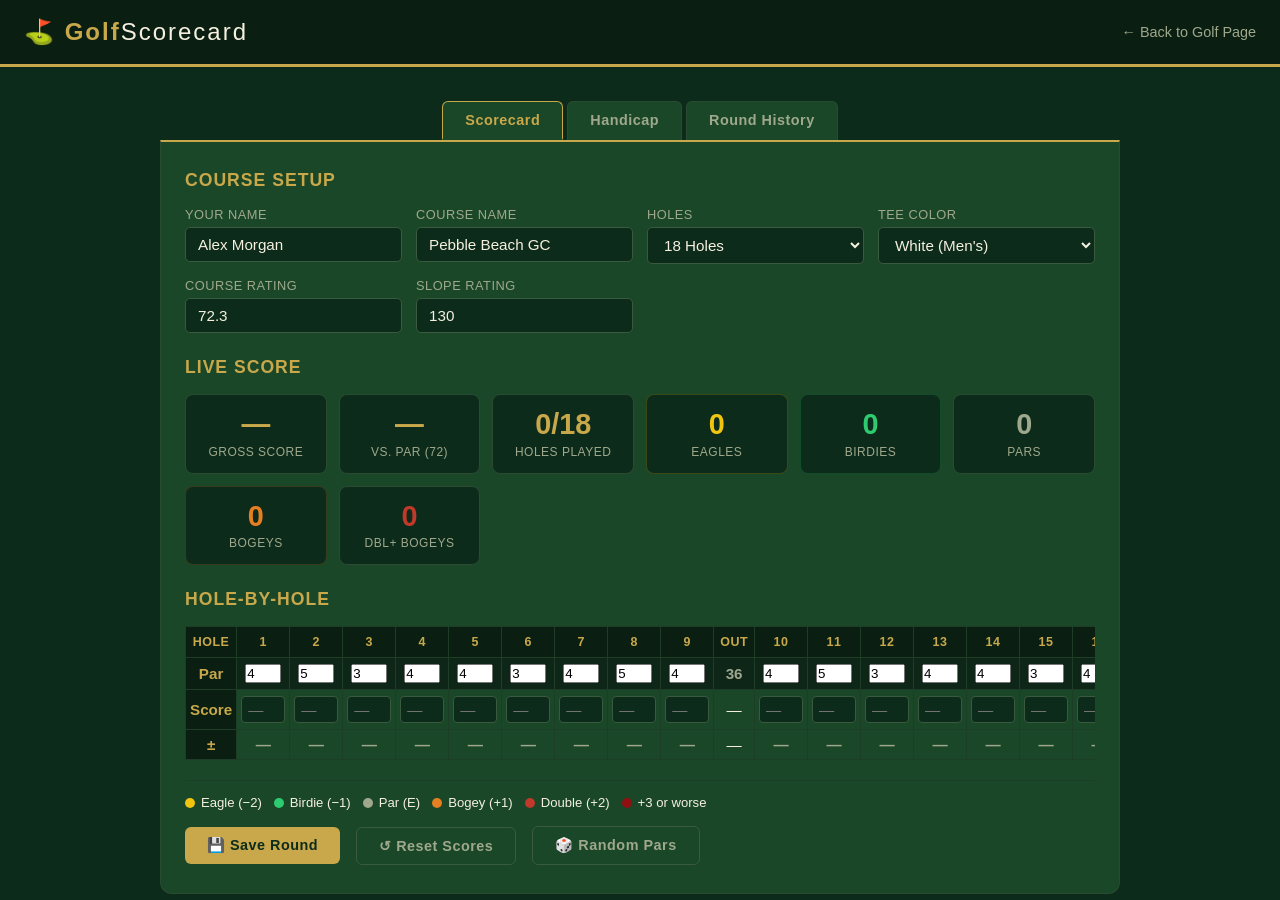
==== app.html @ cd565efe "Add files via upload" ====
<!DOCTYPE html>
<html lang="en">
<head>
  <meta charset="UTF-8"/>
  <meta name="viewport" content="width=device-width, initial-scale=1.0"/>
  <title>Golf Scorecard App</title>
  <style>
    /* ===== RESET & BASE ===== */
    *, *::before, *::after { box-sizing: border-box; margin: 0; padding: 0; }
    :root {
      --green-dark: #0d2b1a;
      --green-mid:  #1a4728;
      --green-light:#2a6b3e;
      --gold:       #c8a84b;
      --gold-light: #e0c870;
      --cream:      #f5f0e0;
      --text-muted: #9fa88c;
      --red:        #c0392b;
      --blue:       #2980b9;
    }
    body {
      font-family: 'Segoe UI', Arial, sans-serif;
      background: var(--green-dark);
      color: var(--cream);
      min-height: 100vh;
    }

    /* ===== HEADER ===== */
    header {
      background: #0a1f12;
      border-bottom: 3px solid var(--gold);
      padding: 18px 24px;
      display: flex;
      align-items: center;
      justify-content: space-between;
      flex-wrap: wrap;
      gap: 10px;
    }
    .logo {
      font-size: 1.5rem;
      font-weight: 700;
      color: var(--gold);
      letter-spacing: 2px;
    }
    .logo span { color: var(--cream); font-weight: 300; }
    .back-link {
      color: var(--text-muted);
      text-decoration: none;
      font-size: 0.9rem;
      transition: color 0.2s;
    }
    .back-link:hover { color: var(--gold); }

    /* ===== TABS ===== */
    .tab-bar {
      display: flex;
      justify-content: center;
      gap: 4px;
      padding: 18px 16px 0;
    }
    .tab {
      background: var(--green-mid);
      border: 1px solid #2a4a32;
      color: var(--text-muted);
      padding: 10px 22px;
      border-radius: 6px 6px 0 0;
      cursor: pointer;
      font-size: 0.9rem;
      font-weight: 600;
      letter-spacing: 0.5px;
      transition: all 0.2s;
      border-bottom: none;
    }
    .tab.active { background: var(--green-mid); color: var(--gold); border-color: var(--gold); border-bottom: 2px solid var(--green-mid); }
    .tab:hover:not(.active) { color: var(--cream); }

    /* ===== MAIN CARD ===== */
    .card {
      background: var(--green-mid);
      border: 1px solid #2a4a32;
      border-top: 2px solid var(--gold);
      border-radius: 0 0 12px 12px;
      max-width: 960px;
      margin: 0 auto 30px;
      padding: 28px 24px;
    }
    .section-title {
      font-size: 1.1rem;
      color: var(--gold);
      font-weight: 700;
      letter-spacing: 1px;
      text-transform: uppercase;
      margin-bottom: 16px;
    }

    /* ===== COURSE SETUP ===== */
    .setup-grid {
      display: grid;
      grid-template-columns: repeat(auto-fit, minmax(180px, 1fr));
      gap: 14px;
      margin-bottom: 24px;
    }
    .input-group label {
      display: block;
      font-size: 0.8rem;
      color: var(--text-muted);
      text-transform: uppercase;
      letter-spacing: 0.5px;
      margin-bottom: 5px;
    }
    .input-group input, .input-group select {
      width: 100%;
      background: #0d2b1a;
      border: 1px solid #3a5a3e;
      color: var(--cream);
      padding: 8px 12px;
      border-radius: 5px;
      font-size: 0.95rem;
    }
    .input-group input:focus, .input-group select:focus {
      outline: none;
      border-color: var(--gold);
    }

    /* ===== SCORECARD TABLE ===== */
    .scorecard-wrap { overflow-x: auto; margin-bottom: 20px; }
    table { width: 100%; border-collapse: collapse; min-width: 600px; }
    th {
      background: #0a1f12;
      color: var(--gold);
      font-size: 0.78rem;
      text-transform: uppercase;
      letter-spacing: 0.5px;
      padding: 8px 6px;
      text-align: center;
      border: 1px solid #1e3d27;
    }
    td {
      padding: 6px 4px;
      text-align: center;
      border: 1px solid #1e3d27;
      font-size: 0.95rem;
    }
    td.hole-num { color: var(--gold); font-weight: 600; background: #0a1f12; }
    td.par-cell { color: var(--text-muted); background: #0e2618; }
    td.score-cell input {
      width: 44px;
      background: #0d2b1a;
      border: 1px solid #3a5a3e;
      color: var(--cream);
      text-align: center;
      border-radius: 4px;
      padding: 4px 0;
      font-size: 0.95rem;
      font-family: inherit;
    }
    td.score-cell input:focus { outline: none; border-color: var(--gold); }
    td.diff-cell { font-weight: 600; }
    td.diff-cell.eagle  { color: #f1c40f; }
    td.diff-cell.birdie { color: #2ecc71; }
    td.diff-cell.par    { color: var(--text-muted); }
    td.diff-cell.bogey  { color: #e67e22; }
    td.diff-cell.double { color: var(--red); }
    td.diff-cell.worse  { color: #8e1010; }

    tr.total-row td { background: #0a1f12; font-weight: 700; color: var(--gold); }
    tr.halfway-row td { background: #122b1a; font-style: italic; color: #c8c0a0; }

    /* ===== SUMMARY PANEL ===== */
    .summary-grid {
      display: grid;
      grid-template-columns: repeat(auto-fit, minmax(130px, 1fr));
      gap: 12px;
      margin-bottom: 24px;
    }
    .stat-box {
      background: #0d2b1a;
      border: 1px solid #2a4a32;
      border-radius: 8px;
      padding: 14px 12px;
      text-align: center;
    }
    .stat-box .stat-val {
      font-size: 1.8rem;
      font-weight: 700;
      color: var(--gold);
      line-height: 1.1;
    }
    .stat-box .stat-label {
      font-size: 0.75rem;
      color: var(--text-muted);
      margin-top: 4px;
      text-transform: uppercase;
      letter-spacing: 0.5px;
    }
    .stat-box.green .stat-val  { color: #2ecc71; }
    .stat-box.red   .stat-val  { color: var(--red); }

    /* ===== VERDICT BANNER ===== */
    #verdict {
      background: linear-gradient(135deg, #0d3a1f, #0a2b16);
      border: 1px solid var(--gold);
      border-radius: 10px;
      padding: 18px 22px;
      text-align: center;
      margin-bottom: 20px;
      display: none;
    }
    #verdict .verdict-emoji { font-size: 2.5rem; display: block; margin-bottom: 6px; }
    #verdict .verdict-text  { font-size: 1.15rem; color: var(--cream); font-weight: 600; }
    #verdict .verdict-sub   { font-size: 0.9rem;  color: var(--text-muted); margin-top: 4px; }

    /* ===== HANDICAP TAB ===== */
    .handicap-explainer { background: #0d2b1a; border-radius: 8px; padding: 20px 22px; margin-bottom: 20px; }
    .handicap-explainer p { color: #c0b89a; font-size: 0.95rem; margin-bottom: 10px; line-height: 1.6; }
    .hc-form { display: grid; grid-template-columns: repeat(auto-fit, minmax(160px, 1fr)); gap: 14px; margin-bottom: 16px; }
    .hc-result {
      background: #0a1f12;
      border: 2px solid var(--gold);
      border-radius: 10px;
      padding: 20px;
      text-align: center;
      margin-top: 12px;
    }
    .hc-result .big-num { font-size: 3rem; font-weight: 700; color: var(--gold); }
    .hc-result p { color: var(--text-muted); font-size: 0.88rem; margin-top: 6px; }

    /* ===== BUTTONS ===== */
    .btn {
      padding: 10px 22px;
      border: none;
      border-radius: 6px;
      font-size: 0.9rem;
      font-weight: 600;
      cursor: pointer;
      letter-spacing: 0.5px;
      transition: all 0.2s;
    }
    .btn-gold { background: var(--gold); color: #0d2b1a; }
    .btn-gold:hover { background: var(--gold-light); transform: translateY(-1px); }
    .btn-ghost { background: transparent; border: 1px solid #3a5a3e; color: var(--text-muted); margin-left: 8px; }
    .btn-ghost:hover { border-color: var(--gold); color: var(--gold); }
    .btn-red { background: #7a1f1f; color: #ffdada; }
    .btn-red:hover { background: var(--red); }

    .actions { display: flex; gap: 8px; flex-wrap: wrap; margin-top: 16px; align-items: center; }

    /* ===== LEGEND ===== */
    .legend {
      display: flex;
      flex-wrap: wrap;
      gap: 12px;
      margin-top: 14px;
      padding-top: 14px;
      border-top: 1px solid #1e3d27;
    }
    .legend-item { display: flex; align-items: center; gap: 6px; font-size: 0.82rem; }
    .legend-dot { width: 10px; height: 10px; border-radius: 50%; display: inline-block; }

    /* ===== HISTORY TAB ===== */
    .history-empty { text-align: center; padding: 40px; color: var(--text-muted); font-size: 0.95rem; }
    .history-item {
      background: #0d2b1a;
      border: 1px solid #2a4a32;
      border-radius: 8px;
      padding: 14px 18px;
      margin-bottom: 10px;
      display: flex;
      justify-content: space-between;
      align-items: center;
      flex-wrap: wrap;
      gap: 8px;
    }
    .history-item .hi-course { font-weight: 600; color: var(--cream); }
    .history-item .hi-date   { font-size: 0.82rem; color: var(--text-muted); margin-top: 2px; }
    .history-item .hi-score  { font-size: 1.4rem; font-weight: 700; color: var(--gold); }
    .history-item .hi-diff   { font-size: 0.85rem; color: var(--text-muted); }

    /* ===== MEDIA QUERY ===== */
    @media (max-width: 600px) {
      .tab { padding: 8px 12px; font-size: 0.82rem; }
      .card { padding: 18px 14px; }
    }
  </style>
</head>
<body>

<header>
  <div class="logo">⛳ Golf<span>Scorecard</span></div>
  <a class="back-link" href="golf.html">← Back to Golf Page</a>
</header>

<div style="max-width:960px; margin:0 auto; padding:16px 16px 0;">
  <div class="tab-bar">
    <div class="tab active" onclick="switchTab('scorecard')">Scorecard</div>
    <div class="tab" onclick="switchTab('handicap')">Handicap</div>
    <div class="tab" onclick="switchTab('history')">Round History</div>
  </div>
</div>

<!-- ======== SCORECARD TAB ======== -->
<div id="tab-scorecard" class="card" style="max-width:960px;margin:0 auto 30px;border-radius:0 0 12px 12px;">

  <!-- Course Setup -->
  <div class="section-title">Course Setup</div>
  <div class="setup-grid">
    <div class="input-group">
      <label>Your Name</label>
      <input type="text" id="player-name" placeholder="Alex Morgan" value="Alex Morgan"/>
    </div>
    <div class="input-group">
      <label>Course Name</label>
      <input type="text" id="course-name" placeholder="Pebble Beach GC" value="Pebble Beach GC"/>
    </div>
    <div class="input-group">
      <label>Holes</label>
      <select id="hole-count" onchange="buildScorecard()">
        <option value="18" selected>18 Holes</option>
        <option value="9">9 Holes</option>
      </select>
    </div>
    <div class="input-group">
      <label>Tee Color</label>
      <select id="tee-color">
        <option>Black (Pro)</option>
        <option>Blue (Championship)</option>
        <option selected>White (Men's)</option>
        <option>Gold (Senior)</option>
        <option>Red (Ladies)</option>
      </select>
    </div>
    <div class="input-group">
      <label>Course Rating</label>
      <input type="number" id="course-rating" value="72.3" step="0.1"/>
    </div>
    <div class="input-group">
      <label>Slope Rating</label>
      <input type="number" id="slope-rating" value="130"/>
    </div>
  </div>

  <!-- Summary Stats -->
  <div id="verdict"></div>
  <div class="section-title">Live Score</div>
  <div class="summary-grid" id="summary-grid"></div>

  <!-- Scorecard table -->
  <div class="section-title">Hole-by-Hole</div>
  <div class="scorecard-wrap">
    <table id="scorecard-table"></table>
  </div>

  <!-- Legend -->
  <div class="legend">
    <div class="legend-item"><span class="legend-dot" style="background:#f1c40f"></span> Eagle (−2)</div>
    <div class="legend-item"><span class="legend-dot" style="background:#2ecc71"></span> Birdie (−1)</div>
    <div class="legend-item"><span class="legend-dot" style="background:#9fa88c"></span> Par (E)</div>
    <div class="legend-item"><span class="legend-dot" style="background:#e67e22"></span> Bogey (+1)</div>
    <div class="legend-item"><span class="legend-dot" style="background:#c0392b"></span> Double (+2)</div>
    <div class="legend-item"><span class="legend-dot" style="background:#8e1010"></span> +3 or worse</div>
  </div>

  <div class="actions">
    <button class="btn btn-gold" onclick="saveRound()">💾 Save Round</button>
    <button class="btn btn-ghost" onclick="buildScorecard()">↺ Reset Scores</button>
    <button class="btn btn-ghost" onclick="randomizePars()">🎲 Random Pars</button>
  </div>
</div>

<!-- ======== HANDICAP TAB ======== -->
<div id="tab-handicap" class="card" style="max-width:960px;margin:0 auto 30px;border-radius:0 0 12px 12px;display:none;">
  <div class="section-title">Handicap Calculator</div>
  <div class="handicap-explainer">
    <p>Your <strong style="color:var(--gold)">Handicap Index</strong> is a measure of your potential ability. It allows golfers of different skill levels to compete fairly by adjusting their gross score.</p>
    <p>The World Handicap System (WHS) formula: <em style="color:var(--gold-light)">Handicap Differential = (Adjusted Gross Score − Course Rating) × 113 / Slope Rating</em></p>
    <p>Your index is the average of the best 8 differentials from your last 20 rounds, multiplied by 0.96.</p>
  </div>
  <div class="section-title">Quick Single-Round Estimate</div>
  <div class="hc-form">
    <div class="input-group">
      <label>Your Gross Score</label>
      <input type="number" id="hc-score" value="90" min="54" max="145"/>
    </div>
    <div class="input-group">
      <label>Course Rating</label>
      <input type="number" id="hc-cr" value="72.3" step="0.1"/>
    </div>
    <div class="input-group">
      <label>Slope Rating</label>
      <input type="number" id="hc-slope" value="130" min="55" max="155"/>
    </div>
  </div>
  <button class="btn btn-gold" onclick="calcHandicap()">Calculate Differential</button>
  <div class="hc-result" id="hc-result" style="display:none;">
    <div class="big-num" id="hc-num">—</div>
    <p id="hc-desc">Handicap Differential</p>
  </div>

  <div class="section-title" style="margin-top:28px;">Skill Level Guide</div>
  <div class="summary-grid">
    <div class="stat-box"><div class="stat-val" style="color:#f1c40f">+3–0</div><div class="stat-label">Scratch / Elite</div></div>
    <div class="stat-box"><div class="stat-val" style="color:#2ecc71">1–9</div><div class="stat-label">Low Handicap</div></div>
    <div class="stat-box"><div class="stat-val">10–18</div><div class="stat-label">Mid Handicap</div></div>
    <div class="stat-box red"><div class="stat-val">19–28</div><div class="stat-label">High Handicap</div></div>
    <div class="stat-box"><div class="stat-val" style="color:var(--text-muted)">29–54</div><div class="stat-label">Beginner</div></div>
  </div>
</div>

<!-- ======== HISTORY TAB ======== -->
<div id="tab-history" class="card" style="max-width:960px;margin:0 auto 30px;border-radius:0 0 12px 12px;display:none;">
  <div class="section-title">Round History</div>
  <div id="history-list"></div>
  <div style="margin-top:16px;">
    <button class="btn btn-red" onclick="clearHistory()">🗑 Clear All History</button>
  </div>
</div>

<script>
  // ===== DATA =====
  const DEFAULT_PARS_18 = [4,5,3,4,4,3,4,5,4,4,5,3,4,4,3,4,5,4];
  const DEFAULT_PARS_9  = [4,5,3,4,4,3,4,5,4];
  let pars = [...DEFAULT_PARS_18];
  let scores = new Array(18).fill('');

  // ===== TABS =====
  function switchTab(name) {
    ['scorecard','handicap','history'].forEach(t => {
      document.getElementById('tab-'+t).style.display = t === name ? '' : 'none';
      document.querySelectorAll('.tab')[['scorecard','handicap','history'].indexOf(t)].classList.toggle('active', t===name);
    });
    if (name === 'history') renderHistory();
  }

  // ===== BUILD SCORECARD =====
  function buildScorecard() {
    const n = parseInt(document.getElementById('hole-count').value);
    pars = n === 18 ? [...DEFAULT_PARS_18] : [...DEFAULT_PARS_9];
    scores = new Array(n).fill('');
    renderTable();
    renderSummary();
  }

  function randomizePars() {
    const n = parseInt(document.getElementById('hole-count').value);
    const options = [3,4,5];
    pars = Array.from({length: n}, () => options[Math.floor(Math.random()*3)]);
    scores = new Array(n).fill('');
    renderTable();
    renderSummary();
  }

  function renderTable() {
    const n = pars.length;
    const frontN = n === 18 ? 9 : n;
    const backN  = n === 18 ? 9 : 0;

    let html = `<tr>
      <th>Hole</th>`;
    for (let i = 1; i <= frontN; i++) html += `<th>${i}</th>`;
    if (n === 18) { html += `<th>OUT</th>`; for (let i = 10; i <= 18; i++) html += `<th>${i}</th>`; html += `<th>IN</th><th>TOT</th>`; }
    else { html += `<th>TOT</th>`; }
    html += `</tr>`;

    // Par row
    html += `<tr><td class="hole-num">Par</td>`;
    let frontPar = 0, backPar = 0;
    for (let i = 0; i < frontN; i++) { frontPar += pars[i]; html += `<td class="par-cell"><input type="number" min="3" max="5" value="${pars[i]}" oninput="changePar(${i},this.value)"/></td>`; }
    if (n === 18) {
      html += `<td class="par-cell" style="font-weight:700">${frontPar}</td>`;
      for (let i = 9; i < 18; i++) { backPar += pars[i]; html += `<td class="par-cell"><input type="number" min="3" max="5" value="${pars[i]}" oninput="changePar(${i},this.value)"/></td>`; }
      html += `<td class="par-cell" style="font-weight:700">${backPar}</td><td class="par-cell" style="font-weight:700">${frontPar+backPar}</td>`;
    } else {
      html += `<td class="par-cell" style="font-weight:700">${frontPar}</td>`;
    }
    html += `</tr>`;

    // Score row
    html += `<tr><td class="hole-num">Score</td>`;
    let frontScore = 0, backScore = 0, frontFilled = true, backFilled = true;
    for (let i = 0; i < frontN; i++) {
      const s = scores[i];
      html += `<td class="score-cell"><input type="number" min="1" max="15" placeholder="—" value="${s !== '' ? s : ''}" oninput="changeScore(${i},this.value)"/></td>`;
      if (s !== '' && !isNaN(s)) frontScore += parseInt(s); else frontFilled = false;
    }
    if (n === 18) {
      html += `<td class="total-row">${frontFilled ? frontScore : '—'}</td>`;
      for (let i = 9; i < 18; i++) {
        const s = scores[i];
        html += `<td class="score-cell"><input type="number" min="1" max="15" placeholder="—" value="${s !== '' ? s : ''}" oninput="changeScore(${i},this.value)"/></td>`;
        if (s !== '' && !isNaN(s)) backScore += parseInt(s); else backFilled = false;
      }
      const totalFilled = frontFilled && backFilled;
      html += `<td class="total-row">${backFilled ? backScore : '—'}</td><td class="total-row">${totalFilled ? (frontScore+backScore) : '—'}</td>`;
    } else {
      html += `<td class="total-row">${frontFilled ? frontScore : '—'}</td>`;
    }
    html += `</tr>`;

    // Diff row
    html += `<tr><td class="hole-num">±</td>`;
    let frontDiff = 0, backDiff = 0, fdf = true, bdf = true;
    for (let i = 0; i < frontN; i++) {
      const s = scores[i]; const p = pars[i];
      if (s !== '' && !isNaN(s)) {
        const d = parseInt(s) - p; frontDiff += d;
        html += `<td class="diff-cell ${diffClass(d)}">${fmtDiff(d)}</td>`;
      } else { fdf = false; html += `<td class="diff-cell par">—</td>`; }
    }
    if (n === 18) {
      html += `<td class="total-row">${fdf ? fmtDiff(frontDiff) : '—'}</td>`;
      for (let i = 9; i < 18; i++) {
        const s = scores[i]; const p = pars[i];
        if (s !== '' && !isNaN(s)) {
          const d = parseInt(s) - p; backDiff += d;
          html += `<td class="diff-cell ${diffClass(d)}">${fmtDiff(d)}</td>`;
        } else { bdf = false; html += `<td class="diff-cell par">—</td>`; }
      }
      const tf = fdf && bdf;
      html += `<td class="total-row">${bdf ? fmtDiff(backDiff) : '—'}</td><td class="total-row">${tf ? fmtDiff(frontDiff+backDiff) : '—'}</td>`;
    } else {
      html += `<td class="total-row">${fdf ? fmtDiff(frontDiff) : '—'}</td>`;
    }
    html += `</tr>`;

    document.getElementById('scorecard-table').innerHTML = html;
  }

  function diffClass(d) {
    if (d <= -2) return 'eagle';
    if (d === -1) return 'birdie';
    if (d === 0)  return 'par';
    if (d === 1)  return 'bogey';
    if (d === 2)  return 'double';
    return 'worse';
  }
  function fmtDiff(d) {
    if (d === 0) return 'E';
    return d > 0 ? '+'+d : ''+d;
  }

  function changePar(i, v) {
    const val = parseInt(v);
    if (val >= 3 && val <= 5) { pars[i] = val; renderSummary(); }
  }
  function changeScore(i, v) {
    scores[i] = v === '' ? '' : parseInt(v);
    renderSummary();
    renderTable();
  }

  // ===== SUMMARY =====
  function renderSummary() {
    const n = pars.length;
    let totalPar = 0, totalScore = 0, filledCount = 0;
    let eagles=0, birdies=0, parCount=0, bogeys=0, doubles=0, worse=0;

    for (let i = 0; i < n; i++) {
      totalPar += pars[i];
      if (scores[i] !== '' && !isNaN(scores[i])) {
        const s = parseInt(scores[i]);
        totalScore += s; filledCount++;
        const d = s - pars[i];
        if (d <= -2) eagles++;
        else if (d === -1) birdies++;
        else if (d === 0) parCount++;
        else if (d === 1) bogeys++;
        else if (d === 2) doubles++;
        else worse++;
      }
    }

    const diff = filledCount > 0 ? totalScore - totalPar : null;
    const holesLeft = n - filledCount;

    const sg = document.getElementById('summary-grid');
    sg.innerHTML = `
      <div class="stat-box"><div class="stat-val">${filledCount > 0 ? totalScore : '—'}</div><div class="stat-label">Gross Score</div></div>
      <div class="stat-box ${diff === null ? '' : diff <= 0 ? 'green' : 'red'}"><div class="stat-val">${diff === null ? '—' : fmtDiff(diff)}</div><div class="stat-label">vs. Par (${totalPar})</div></div>
      <div class="stat-box"><div class="stat-val">${filledCount}/${n}</div><div class="stat-label">Holes Played</div></div>
      <div class="stat-box" style="border-color:#f1c40f33"><div class="stat-val" style="color:#f1c40f">${eagles}</div><div class="stat-label">Eagles</div></div>
      <div class="stat-box" style="border-color:#2ecc7133"><div class="stat-val" style="color:#2ecc71">${birdies}</div><div class="stat-label">Birdies</div></div>
      <div class="stat-box"><div class="stat-val" style="color:var(--text-muted)">${parCount}</div><div class="stat-label">Pars</div></div>
      <div class="stat-box" style="border-color:#e67e2233"><div class="stat-val" style="color:#e67e22">${bogeys}</div><div class="stat-label">Bogeys</div></div>
      <div class="stat-box red"><div class="stat-val">${doubles+worse}</div><div class="stat-label">Dbl+ Bogeys</div></div>
    `;

    // Verdict banner
    const vd = document.getElementById('verdict');
    if (filledCount === n && n > 0) {
      let emoji, text, sub;
      if (diff <= -5)      { emoji='🏆'; text=`Incredible round! ${fmtDiff(diff)} — Tour-level performance!`; sub='You might want to reconsider your amateur status.'; }
      else if (diff <= -2) { emoji='🦅'; text=`Brilliant round! ${fmtDiff(diff)} — Multiple birds today!`; sub='You\'re playing some seriously good golf.'; }
      else if (diff <= 0)  { emoji='⭐'; text=`Solid round! ${fmtDiff(diff)} — At or under par!`; sub='That\'s genuinely excellent golf. Well played.'; }
      else if (diff <= 5)  { emoji='🎯'; text=`Good round! ${fmtDiff(diff)} — Respectable score.`; sub='A little more work on the short game and you\'ll be under par.'; }
      else if (diff <= 15) { emoji='🏌️'; text=`Decent round! ${fmtDiff(diff)} — Room to grow.`; sub='Keep practicing — the course will start cooperating soon.'; }
      else                  { emoji='⛳'; text=`Round complete! ${fmtDiff(diff)} — Keep at it!`; sub='Every round is a chance to learn. See you on the range.'; }
      vd.style.display = 'block';
      vd.innerHTML = `<span class="verdict-emoji">${emoji}</span><div class="verdict-text">${text}</div><div class="verdict-sub">${sub}</div>`;
    } else {
      vd.style.display = 'none';
    }
  }

  // ===== SAVE ROUND =====
  function saveRound() {
    const n = pars.length;
    let totalScore = 0, totalPar = 0, filledCount = 0;
    for (let i = 0; i < n; i++) {
      totalPar += pars[i];
      if (scores[i] !== '' && !isNaN(scores[i])) { totalScore += parseInt(scores[i]); filledCount++; }
    }
    if (filledCount < n) {
      alert(`Please complete all ${n} holes before saving. You still have ${n - filledCount} holes left.`);
      return;
    }
    const round = {
      player: document.getElementById('player-name').value || 'Player',
      course: document.getElementById('course-name').value || 'Unknown Course',
      tee: document.getElementById('tee-color').value,
      score: totalScore,
      par: totalPar,
      diff: totalScore - totalPar,
      holes: n,
      date: new Date().toLocaleDateString('en-US', {month:'short',day:'numeric',year:'numeric'}),
      pars: [...pars],
      scores: [...scores]
    };
    const history = JSON.parse(localStorage.getItem('golf_history') || '[]');
    history.unshift(round);
    localStorage.setItem('golf_history', JSON.stringify(history.slice(0,50)));
    alert(`✅ Round saved! ${round.course} · ${fmtDiff(round.diff)} (${round.score})`);
  }

  // ===== HANDICAP =====
  function calcHandicap() {
    const s = parseFloat(document.getElementById('hc-score').value);
    const cr = parseFloat(document.getElementById('hc-cr').value);
    const sl = parseFloat(document.getElementById('hc-slope').value);
    if (isNaN(s)||isNaN(cr)||isNaN(sl)||sl<55||sl>155) { alert('Please enter valid values.'); return; }
    const diff = ((s - cr) * 113 / sl).toFixed(1);
    const el = document.getElementById('hc-result');
    const label = parseFloat(diff) <= 0 ? 'Excellent! Below scratch differential.' : parseFloat(diff) <= 9 ? 'Low handicap differential — skilled player.' : parseFloat(diff) <= 18 ? 'Mid handicap differential — solid golfer.' : 'High handicap — keep practicing!';
    document.getElementById('hc-num').textContent = diff;
    document.getElementById('hc-desc').textContent = `Handicap Differential · ${label}`;
    el.style.display = 'block';
  }

  // ===== HISTORY =====
  function renderHistory() {
    const history = JSON.parse(localStorage.getItem('golf_history') || '[]');
    const el = document.getElementById('history-list');
    if (history.length === 0) {
      el.innerHTML = '<div class="history-empty">No rounds saved yet. Complete a round and hit "Save Round".</div>';
      return;
    }
    el.innerHTML = history.map(r => `
      <div class="history-item">
        <div>
          <div class="hi-course">${r.course} · ${r.holes} holes · ${r.tee}</div>
          <div class="hi-date">${r.player} · ${r.date}</div>
        </div>
        <div style="text-align:right">
          <div class="hi-score">${r.score}</div>
          <div class="hi-diff" style="color:${r.diff<=0?'#2ecc71':'#e67e22'}">${fmtDiff(r.diff)} vs par ${r.par}</div>
        </div>
      </div>
    `).join('');
  }

  function clearHistory() {
    if (confirm('Clear all saved rounds? This cannot be undone.')) {
      localStorage.removeItem('golf_history');
      renderHistory();
    }
  }

  // ===== INIT =====
  buildScorecard();
</script>
</body>
</html>
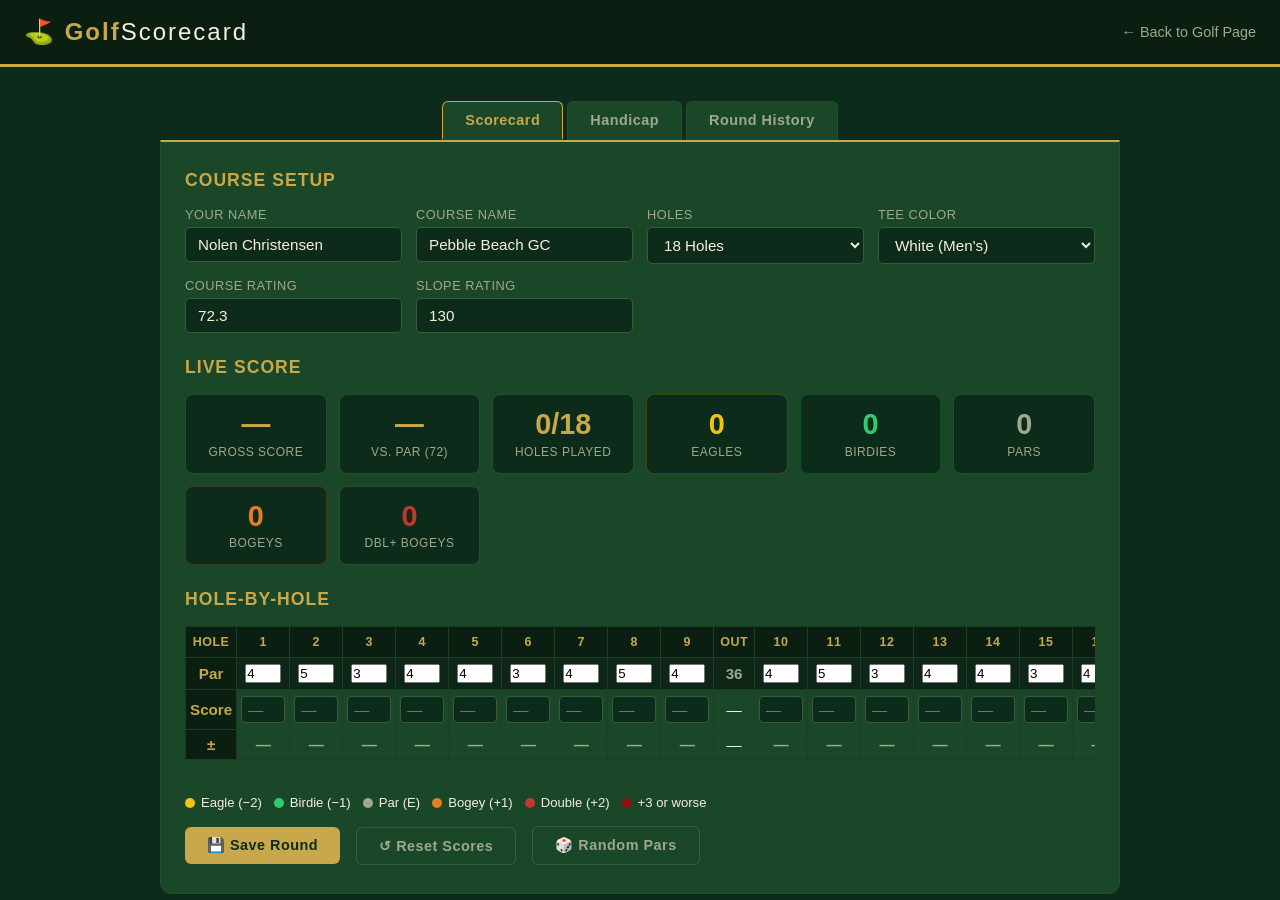
==== commit 3454a44f: "Update app.html" ====
--- a/app.html
+++ b/app.html
@@ -306,7 +306,7 @@
   <div class="setup-grid">
     <div class="input-group">
       <label>Your Name</label>
-      <input type="text" id="player-name" placeholder="Alex Morgan" value="Alex Morgan"/>
+      <input type="text" id="player-name" placeholder="Nolen Christensen" value="Nolen Christensen"/>
     </div>
     <div class="input-group">
       <label>Course Name</label>
